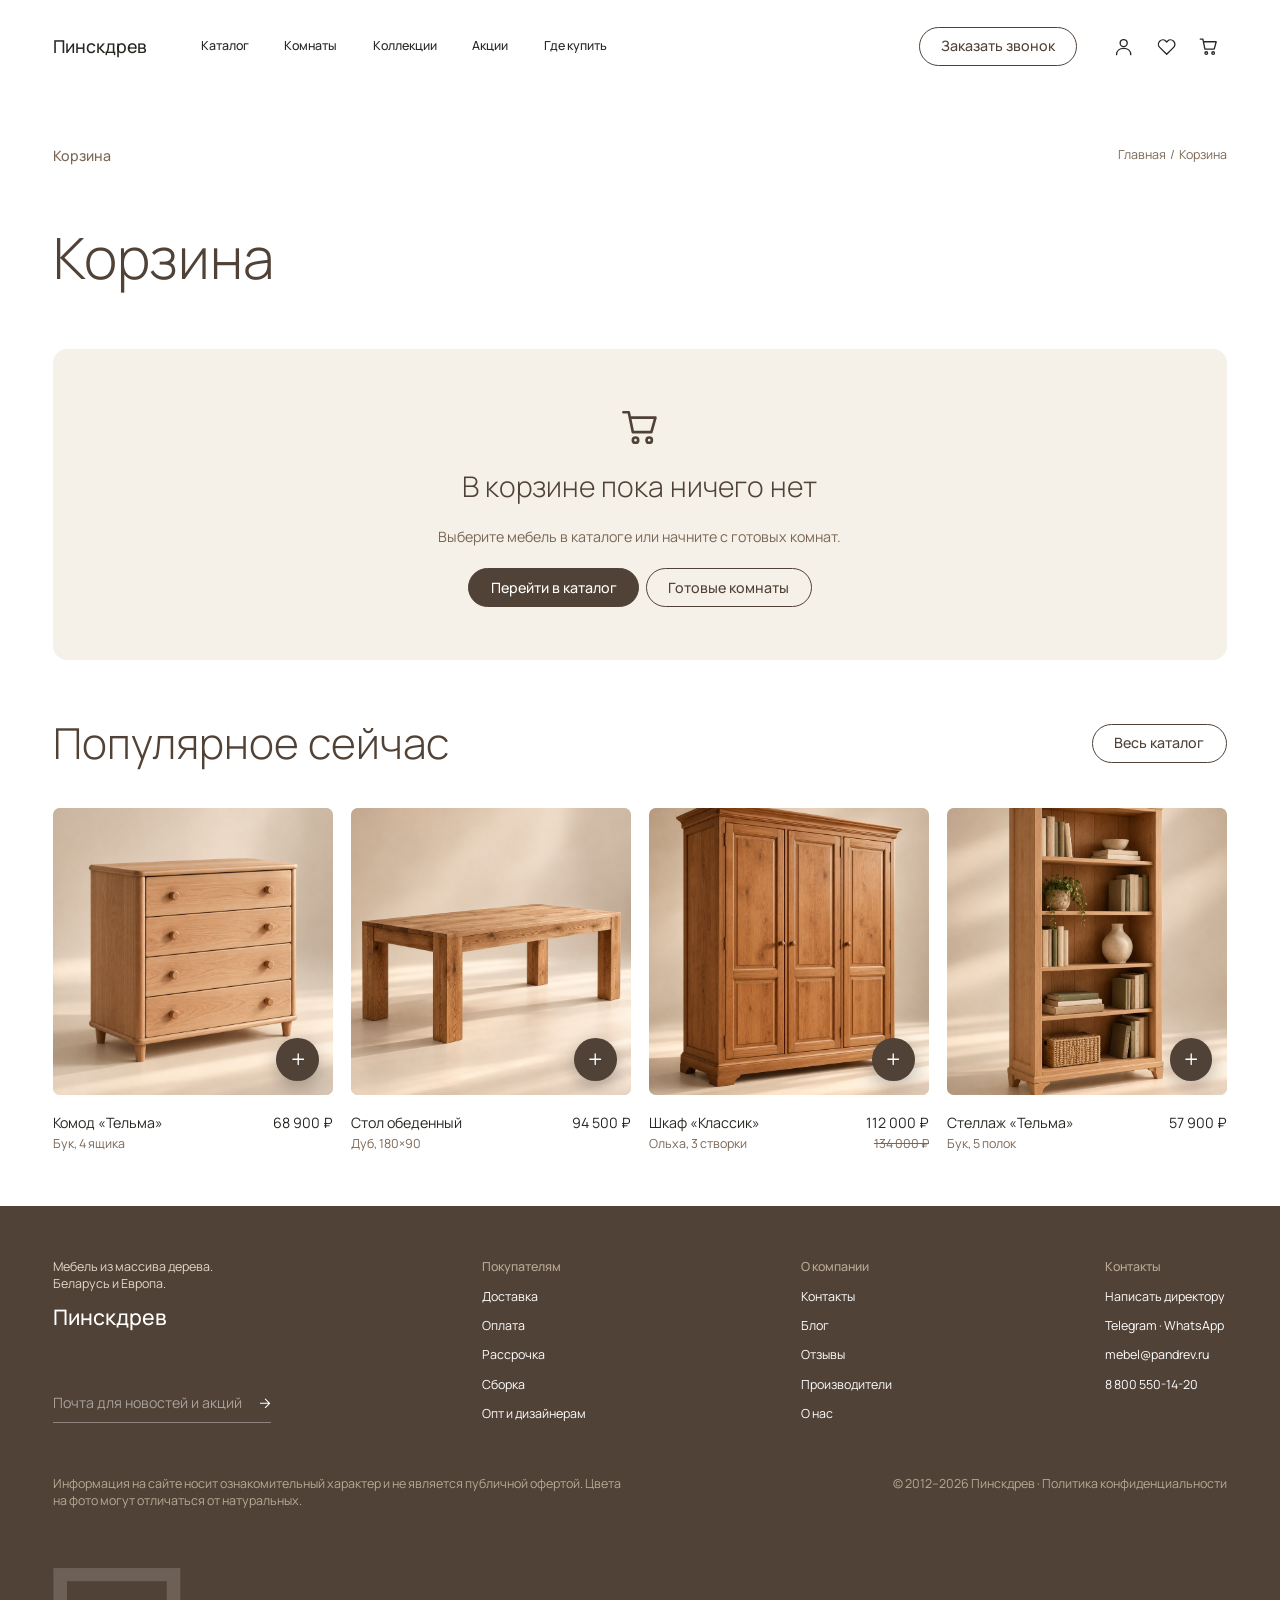
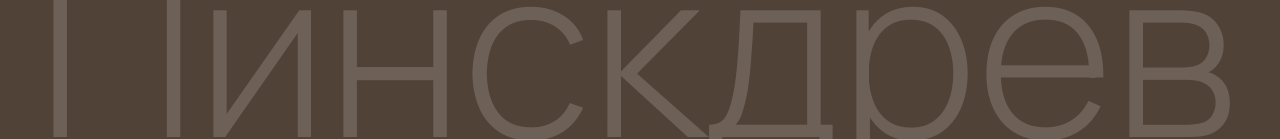
==== cart.html @ e2911ffa "Сайт-прототип Пинскдрев: главная, каталог, корзина Co-Authored-By: Claude Sonnet 5.5 <noreply@anthro" ====
<!doctype html>
<html lang="ru"><head><meta charset="utf-8"><meta name="viewport" content="width=device-width,initial-scale=1">
<title>Корзина — Пинскдрев</title>
<link rel="preconnect" href="https://fonts.googleapis.com"><link rel="preconnect" href="https://fonts.gstatic.com" crossorigin>
<link href="https://fonts.googleapis.com/css2?family=Manrope:wght@300;400;500&display=swap&subset=cyrillic" rel="stylesheet">
<link rel="stylesheet" href="css/site.css">
<script>document.documentElement.classList.add('js');
/* макет рассчитан на 1440: на более узком окне все размеры масштабируются через --u */
(function(){var d=document.documentElement;function f(){var w=d.clientWidth;d.style.setProperty('--u',(w<1440?w/1440:1)+'px')}f();addEventListener('resize',f)})();</script>
</head><body class="inner cart-page">

<svg width="0" height="0" style="position:absolute" aria-hidden="true"><defs>
<symbol id="i-user" viewBox="0 0 24 24"><circle cx="12" cy="8" r="4"/><path d="M4 21c0-4.4 3.6-7 8-7s8 2.6 8 7"/></symbol>
<symbol id="i-heart" viewBox="0 0 24 24"><path d="M12 20.5 4.2 12.8a4.9 4.9 0 0 1 6.9-7L12 6.7l.9-.9a4.9 4.9 0 0 1 6.9 7z"/></symbol>
<symbol id="i-cart" viewBox="0 0 24 24"><path d="M2.5 3.5h3l2.3 11.2h10.4l2.3-8.2H6.2"/><circle cx="9.3" cy="19.2" r="1.5"/><circle cx="17" cy="19.2" r="1.5"/></symbol>
<symbol id="i-arrow" viewBox="0 0 10 10"><path d="M0 5h9M5 1l4 4-4 4"/></symbol>
<symbol id="i-plus" viewBox="0 0 14 14"><path d="M7 1v12M1 7h12"/></symbol>
<symbol id="i-minus" viewBox="0 0 16 16"><path d="M3 8h10"/></symbol>
<symbol id="i-plus16" viewBox="0 0 16 16"><path d="M8 3v10M3 8h10"/></symbol>
<symbol id="i-check" viewBox="0 0 14 14"><path d="M2 7.5 5.5 11 12 3.5"/></symbol>
<symbol id="i-chev" viewBox="0 0 16 16"><path d="M3 6l5 5 5-5"/></symbol>
<symbol id="i-x" viewBox="0 0 24 24"><path d="M5 5l14 14M19 5 5 19"/></symbol>
<symbol id="i-x14" viewBox="0 0 14 14"><path d="M0 0 14 14M14 0 0 14"/></symbol>
<symbol id="i-ne" viewBox="0 0 24 24"><path d="M6 18 18 6M8 6h10v10"/></symbol>
</defs></svg><header class="hdr" id="hdr"><div class="w hdr__row">
  <div class="hdr__l"><a class="hdr__logo" href="index.html">Пинскдрев</a>
    <nav class="hdr__nav"><a href="catalog.html">Каталог</a><a href="index.html#rooms">Комнаты</a><a href="index.html#kits">Коллекции</a><a href="catalog.html?tab=sale">Акции</a><a href="index.html#shop">Где купить</a></nav></div>
  <div class="hdr__r"><a class="btn btn--line" href="index.html#shop">Заказать звонок</a>
    <div class="hdr__icons"><a href="#" aria-label="Профиль"><svg class="i"><use href="#i-user"/></svg></a><a href="catalog.html?tab=fav" aria-label="Избранное"><svg class="i"><use href="#i-heart"/></svg><span class="badge" id="favBadge">0</span></a><a href="cart.html" aria-label="Корзина"><svg class="i"><use href="#i-cart"/></svg><span class="badge" id="badge">0</span></a></div></div>
</div></header>
<main id="cartPage">
<section><div class="w"><div class="sec-row"><span>Корзина</span><span class="crumbs"><a href="index.html">Главная</a>  /  Корзина</span></div>
  <div class="cart__title"><h1 class="h64">Корзина</h1><span class="cart__count" id="ccount">0 товаров</span></div>
  <div class="cempty" id="cempty"><div class="cempty__ic"><svg class="i"><use href="#i-cart"/></svg></div><h2>В корзине пока ничего нет</h2><p>Выберите мебель в каталоге или начните с готовых комнат.</p><div class="cempty__b"><a class="btn btn--fill" href="catalog.html">Перейти в каталог</a><a class="btn btn--line" href="index.html#kits">Готовые комнаты</a></div></div>
  <div class="cart__body"><div class="clist" id="clist"></div>
    <aside class="cright"><div class="sum"><h3>Ваш заказ</h3>
      <div class="sum__rows"><div class="sum__r"><span class="mut" id="sGoodsL">Товары</span><b id="sGoods">0 ₽</b></div><div class="sum__r"><span class="mut">Сборка</span><b id="sAsm">0 ₽</b></div><div class="sum__r"><span class="mut">Доставка</span><span class="mut">рассчитаем по адресу</span></div></div><hr>
      <div class="sum__t"><small>Итого</small><b id="sTot">0 ₽</b></div>
      <div class="promo"><input placeholder="Промокод" aria-label="Промокод"><button>Применить</button></div>
      <button class="btn btn--fill btn--full" id="checkout">Оформить заказ</button>
      <p class="sum__n">Оплата картой на сайте или при получении. Рассрочка 0% на 12 месяцев на заказы от 30 000 ₽.</p></div>
      <ul class="info"><li><b>Доставка по России</b><small>От 3 дней. Подъём на этаж и вынос упаковки по договорённости.</small></li><li><b>Сборка мастером</b><small>1–2 дня после доставки. Гарантия на сборку 1 год.</small></li><li><b>Гарантия 5 лет</b><small>На каркас и фурнитуру, замена деталей без споров.</small></li></ul></aside></div>
</div></section>
<section class="cross"><div class="w"><div class="cross__h"><h2 class="h48" id="xtitle">С этим покупают</h2><a class="btn btn--line" href="catalog.html">Весь каталог</a></div>
  <div class="grid4" id="xgrid"></div></div></section>
</main>
<footer class="ftr" id="footer"><div class="w">
  <div class="ftr__cols">
    <div class="ftr__about"><p>Мебель из массива дерева. Беларусь и Европа.</p><b>Пинскдрев</b>
      <form class="ftr__form" onsubmit="return false"><input type="email" placeholder="Почта для новостей и акций" aria-label="Почта"><button aria-label="Подписаться"><svg class="i"><use href="#i-arrow"/></svg></button></form></div>
    <div><h4>Покупателям</h4><ul><li><a href="#">Доставка</a></li><li><a href="#">Оплата</a></li><li><a href="#">Рассрочка</a></li><li><a href="#">Сборка</a></li><li><a href="#">Опт и дизайнерам</a></li></ul></div>
    <div><h4>О компании</h4><ul><li><a href="#">Контакты</a></li><li><a href="#">Блог</a></li><li><a href="#">Отзывы</a></li><li><a href="#">Производители</a></li><li><a href="index.html#about">О нас</a></li></ul></div>
    <div><h4>Контакты</h4><ul><li><a href="#">Написать директору</a></li><li><a href="#">Telegram · WhatsApp</a></li><li><a href="mailto:mebel@pandrev.ru">mebel@pandrev.ru</a></li><li><a href="tel:88005501420">8 800 550-14-20</a></li></ul></div>
  </div>
  <div class="ftr__legal"><p>Информация на сайте носит ознакомительный характер и не является публичной офертой. Цвета на фото могут отличаться от натуральных.</p><p>© 2012–2026 Пинскдрев · Политика конфиденциальности</p></div>
</div><div class="bigword" aria-hidden="true">Пинскдрев</div></footer>
<div class="mini" id="mini" aria-hidden="true"><div class="mini__scrim" data-close></div>
<aside class="mini__panel" role="dialog" aria-label="Товар добавлен в корзину">
  <button class="mini__x" data-close aria-label="Закрыть"><svg class="i"><use href="#i-x14"/></svg></button>
  <h3>Товар добавлен в корзину</h3>
  <div class="mini__item" id="miniItem"></div>
  <div class="mini__tot"><span id="miniCount">В корзине 1 товар</span><b id="miniSum">0 ₽</b></div>
  <div class="mini__btns"><a class="btn btn--fill btn--full" href="cart.html">Перейти в корзину</a><button class="btn btn--line btn--full" data-close>Продолжить покупки</button></div>
  <p class="mini__note">Сборку и доставку можно выбрать в корзине.</p>
</aside></div>
<script src="js/site.js"></script>
</body></html>
---- css/site.css ----
/* Пинскдрев — стили по макету Figma (главная, каталог, корзина). Базовая ширина макета 1440, контент 1320. */
:root{
  --u:1px; --ivory:#F5F1E9; --sand:#E3D8C7; --walnut:#514237; --ink:#272722; --olive:#626B50;
  --brown:#7A6654; --line:#E6DFD3; --foot:#B8A995; --ph:#D9CCB8; --white:#fff;
  --sans:"Manrope","Helvetica Neue",Arial,system-ui,sans-serif;
  --ease:cubic-bezier(.2,.7,.2,1);
  --side:calc(60*var(--u));
}
*{box-sizing:border-box;margin:0;padding:0}
html{scroll-behavior:smooth;-webkit-text-size-adjust:100%}
body{font-family:var(--sans);font-size:calc(16*var(--u));font-weight:400;line-height:1.375;color:var(--ink);background:#fff;overflow-x:hidden}
img{display:block;max-width:100%}
a{color:inherit;text-decoration:none}
button{font:inherit;color:inherit;background:none;border:0;cursor:pointer}
ul{list-style:none}
svg.i{display:block;fill:none;stroke:currentColor;stroke-width:1.5;stroke-linecap:round;stroke-linejoin:round}
.w{width:min(calc(1320*var(--u)),calc(100% - 2*var(--side)));margin-inline:auto;position:relative}
.nw{white-space:nowrap}

/* ===== кнопки ===== */
.btn{display:inline-flex;align-items:center;justify-content:center;gap:calc(10*var(--u));height:calc(44*var(--u));padding:0 calc(24*var(--u));border-radius:calc(999*var(--u));border:1px solid var(--walnut);font-size:calc(16*var(--u));font-weight:500;line-height:calc(22*var(--u));white-space:nowrap;color:var(--walnut);transition:background .25s,color .25s,border-color .25s,transform .25s}
.btn--fill{background:var(--walnut);color:#fff}
.btn--fill:hover{background:var(--ink);border-color:var(--ink)}
.btn--line:hover{background:var(--walnut);color:#fff}
.btn--white{border-color:#fff;color:#fff}
.btn--white:hover{background:#fff;color:var(--walnut)}
.btn .i{width:calc(10*var(--u));height:calc(10*var(--u));transition:transform .25s}
.btn:hover .i{transform:translateX(calc(3*var(--u)))}
.btn--full{width:100%}
.tab{height:calc(44*var(--u));padding:0 calc(24*var(--u));border-radius:calc(999*var(--u));border:1px solid var(--walnut);font-size:calc(16*var(--u));font-weight:500;line-height:calc(22*var(--u));color:var(--walnut);transition:background .2s,color .2s;white-space:nowrap}
.tab:hover{background:var(--ivory)}
.tab[aria-selected=true]{background:var(--walnut);color:#fff}
.tabs{display:flex;gap:calc(8*var(--u));flex-wrap:wrap}

/* ===== шапка ===== */
.hdr{position:fixed;top:0;left:0;right:0;z-index:60;color:var(--ink);transition:transform .55s var(--ease),background .35s,color .35s,box-shadow .35s}
.hdr__row{display:flex;justify-content:space-between;align-items:center;height:calc(104*var(--u));padding:calc(30*var(--u)) 0;transition:height .35s,padding .35s}
.hdr__l,.hdr__r{display:flex;align-items:center}
.hdr__l{gap:calc(60*var(--u))}
.hdr__logo{font-size:calc(20*var(--u));font-weight:500;line-height:calc(27*var(--u))}
.hdr__nav{display:flex;gap:calc(40*var(--u));font-size:calc(14*var(--u));font-weight:500;line-height:calc(19*var(--u))}
.hdr__nav a{position:relative}
.hdr__nav a::after{content:"";position:absolute;left:0;right:0;bottom:calc(-4*var(--u));height:1px;background:currentColor;transform:scaleX(0);transform-origin:left;transition:transform .3s var(--ease)}
.hdr__nav a:hover::after{transform:scaleX(1)}
.hdr__r{gap:calc(40*var(--u))}
.hdr__icons{display:flex;gap:calc(24*var(--u))}
.hdr__icons a{position:relative;width:calc(24*var(--u));height:calc(24*var(--u));display:block}
.hdr__icons .i{width:calc(24*var(--u));height:calc(24*var(--u))}
.hdr__icons a:hover .i{transform:scale(1.1)}
.hdr__icons .i{transition:transform .25s}
.badge{position:absolute;top:calc(-10*var(--u));right:calc(-8*var(--u));min-width:calc(20*var(--u));height:calc(20*var(--u));padding:0 calc(5*var(--u));border-radius:calc(999*var(--u));background:var(--walnut);color:#fff;font-size:calc(14*var(--u));font-weight:500;line-height:calc(20*var(--u));text-align:center;display:none}
.badge.on{display:block}
.hdr--hero{color:#fff}
.hdr--hero .btn{border-color:#fff;color:#fff}
.hdr--hero .btn:hover{background:#fff;color:var(--walnut)}
.hdr.solid{background:rgba(255,255,255,.96);backdrop-filter:blur(calc(14*var(--u)));-webkit-backdrop-filter:blur(calc(14*var(--u)));color:var(--ink);box-shadow:0 1px 0 var(--line)}
.hdr.solid .hdr__row{height:calc(72*var(--u));padding:calc(14*var(--u)) 0}
.hdr.solid .btn{border-color:var(--walnut);color:var(--walnut)}
.hdr.solid .btn:hover{background:var(--walnut);color:#fff}
.inner{padding-top:calc(104*var(--u))}
.inner main{margin-top:calc(60*var(--u))}

/* ===== общий каркас: секции через 60 ===== */
main{display:flex;flex-direction:column;gap:calc(60*var(--u))}
.sec-row{display:flex;justify-content:space-between;align-items:center;font-size:calc(16*var(--u));font-weight:500;line-height:calc(22*var(--u));color:var(--brown)}
.band{background:var(--ivory)}
.h64{font-size:calc(64*var(--u));font-weight:300;line-height:calc(87*var(--u));color:var(--walnut)}
.h48{font-size:calc(48*var(--u));font-weight:300;line-height:calc(66*var(--u));color:var(--walnut)}
.mut{color:var(--brown)}

/* ===== hero ===== */
.hero{position:relative;height:calc(804*var(--u));margin-bottom:calc(-60*var(--u));color:#fff;overflow:hidden;background:#2a1c14}
.hero__bg{position:absolute;inset:0;background:#2a1c14 url(../img/hero.jpg) center 53%/cover no-repeat;transform:scale(1.06);animation:heroIn 1.6s var(--ease) .1s forwards}
@keyframes heroIn{to{transform:scale(1)}}
.hero::before{content:"";position:absolute;inset:0;z-index:1;background:linear-gradient(180deg,rgba(20,10,5,.55) 0%,rgba(20,10,5,0) 28%,rgba(20,10,5,0) 45%,rgba(20,10,5,.72) 100%)}
.hero__in{position:relative;z-index:2;height:100%}
.hero__card{position:absolute;left:calc(209*var(--u));top:calc(206*var(--u));width:calc(421*var(--u));height:calc(155*var(--u));border-top:1px solid rgba(216,204,184,.5);border-bottom:1px solid rgba(216,204,184,.5);display:flex;justify-content:space-between;padding:calc(19*var(--u)) 0;gap:calc(20*var(--u))}
.hero__card h2{font-size:calc(20*var(--u));font-weight:500;line-height:calc(27*var(--u))}
.hero__card p{font-size:calc(16*var(--u));line-height:calc(22*var(--u));margin-top:calc(10*var(--u))}
.hero__card .go{position:absolute;left:0;bottom:calc(19*var(--u));display:inline-flex;align-items:center;gap:calc(8*var(--u));font-size:calc(16*var(--u));line-height:calc(22*var(--u))}
.hero__card .go .i{width:calc(8*var(--u));height:calc(8*var(--u));transition:transform .25s}
.hero__card .go:hover .i{transform:translateX(calc(4*var(--u)))}
.hero__card img{width:calc(115*var(--u));height:calc(115*var(--u));border-radius:calc(8*var(--u));object-fit:cover;flex:none;transition:transform .6s var(--ease)}
.hero__card:hover img{transform:scale(1.05)}
.hero__bot{position:absolute;left:0;right:0;bottom:calc(30*var(--u));display:flex;justify-content:space-between;align-items:flex-end}
.hero__title{font-size:calc(130*var(--u));font-weight:300;line-height:calc(94*var(--u));margin-left:calc(-2*var(--u))}
.hero__sub{font-size:calc(16*var(--u));line-height:calc(22*var(--u));margin-top:calc(22*var(--u));padding-left:calc(6*var(--u));max-width:calc(360*var(--u))}

/* ===== комнаты ===== */
.rooms{padding:calc(60*var(--u)) 0 calc(100*var(--u))}
.rooms__lead{text-align:center;font-size:calc(48*var(--u));font-weight:400;line-height:calc(66*var(--u));color:var(--brown);margin-top:calc(60*var(--u))}
.rlist{margin-top:calc(60*var(--u));display:flex;flex-direction:column;gap:calc(40*var(--u));align-items:center}
.rlist__row{display:flex;justify-content:center;align-items:center;gap:calc(25*var(--u))}
.rlist a{display:inline-flex;align-items:flex-start;gap:calc(15*var(--u));font-size:calc(88*var(--u));font-weight:300;line-height:calc(63*var(--u));color:var(--brown);transition:color .3s}
.rlist a:hover{color:var(--ink)}
.rlist .pill{width:calc(110*var(--u));height:calc(70*var(--u));border-radius:calc(999*var(--u));object-fit:cover;flex:none;transition:width .6s var(--ease)}
.rlist a:hover .pill{width:calc(200*var(--u))}

/* ===== каталог на главной ===== */
.cat__head{display:flex;justify-content:space-between;align-items:flex-end;margin-top:calc(60*var(--u));margin-bottom:calc(40*var(--u))}
.cat__head{position:relative}
.cat__head h2{max-width:calc(980*var(--u))}
.cat__head .tabs{position:absolute;right:0;bottom:0;flex-wrap:nowrap}
.cat__head h2 em{font-style:normal;color:var(--brown)}
.grid3{display:grid;grid-template-columns:repeat(3,1fr);gap:calc(20*var(--u))}
.card{display:block;min-width:0;transition:opacity .4s,transform .4s var(--ease)}
.card.hide{display:none}
.card__img{position:relative;aspect-ratio:427/438;border-radius:calc(8*var(--u));overflow:hidden;background:var(--ph)}
.card__img>img{position:absolute;inset:0;width:100%;height:100%;object-fit:cover;transition:transform .8s var(--ease)}
.card:hover .card__img>img{transform:scale(1.04)}
.fav{position:absolute;left:calc(15*var(--u));top:calc(17*var(--u));z-index:2;width:calc(24*var(--u));height:calc(24*var(--u));color:#fff;filter:drop-shadow(0 1px calc(6*var(--u)) rgba(0,0,0,.3))}
.fav .i{width:calc(24*var(--u));height:calc(24*var(--u));transition:transform .25s}
.fav:hover .i{transform:scale(1.12)}
.fav[aria-pressed=true] .i{fill:#fff}
.tag{position:absolute;right:calc(15*var(--u));top:calc(15*var(--u));z-index:2;background:#fff;color:var(--ink);font-size:calc(14*var(--u));font-weight:500;line-height:calc(19*var(--u));text-transform:uppercase;padding:calc(4*var(--u)) calc(9*var(--u));border-radius:calc(8*var(--u))}
.add{position:absolute;right:calc(15*var(--u));bottom:calc(13*var(--u));z-index:2;width:calc(48*var(--u));height:calc(48*var(--u));border-radius:50%;background:var(--walnut);color:#fff;display:grid;place-items:center;box-shadow:0 calc(8*var(--u)) calc(22*var(--u)) rgba(0,0,0,.25);transition:background .25s,transform .25s}
.add .i{width:calc(14*var(--u));height:calc(14*var(--u));grid-area:1/1;transition:opacity .35s ease,transform .5s var(--ease)}
.add .i--cart{width:calc(22*var(--u));height:calc(22*var(--u));opacity:0;transform:rotate(-90deg) scale(.4)}
.add .i--ok{opacity:0;transform:scale(.4)}
.add:not(.on):hover .i--plus{opacity:0;transform:rotate(90deg) scale(.4)}
.add:not(.on):hover .i--cart{opacity:1;transform:none}
.add:hover{background:var(--ink);transform:scale(1.08)}
.add.on{background:var(--olive)}
.add.on .i--plus,.add.on .i--cart{opacity:0;transform:rotate(90deg) scale(.4)}
.add.on .i--ok{opacity:1;transform:none}
.card__info{display:flex;justify-content:space-between;gap:calc(12*var(--u));margin-top:calc(20*var(--u))}
.card__name{font-size:calc(16*var(--u));font-weight:500;line-height:calc(22*var(--u));color:var(--ink)}
.card__meta{font-size:calc(14*var(--u));line-height:calc(19*var(--u));color:var(--brown);margin-top:calc(4*var(--u))}
.card__price{text-align:right;font-size:calc(16*var(--u));font-weight:500;line-height:calc(22*var(--u));white-space:nowrap}
.card__price s{display:block;font-size:calc(14*var(--u));font-weight:400;line-height:calc(19*var(--u));color:var(--brown)}
.cat__foot{display:flex;justify-content:space-between;align-items:flex-end;margin-top:calc(41*var(--u))}
.cat__foot p{color:var(--brown);line-height:calc(22*var(--u));padding-bottom:0}

/* ===== фото-блоки (выбор недели, комплекты) ===== */
.fsec{position:relative}
.fsec__band{position:absolute;left:0;right:0;top:0;height:calc(300*var(--u));background-size:cover;background-position:center}
.fsec__band::after{content:"";position:absolute;inset:0;background:linear-gradient(0deg,rgba(0,0,0,.18),rgba(0,0,0,0))}
.fsec .w{height:100%}
.fsec .sec-row{position:absolute;left:0;right:0;top:calc(60*var(--u));color:#fff}
.fsec__title{position:absolute;left:0;top:calc(212*var(--u));font-size:calc(64*var(--u));font-weight:300;line-height:calc(46*var(--u));color:#fff;white-space:nowrap}
.fsec--week{height:calc(1456*var(--u))}
.week__l{position:absolute;left:0;top:calc(330*var(--u));width:calc(600*var(--u))}
.week__l h3{font-size:calc(48*var(--u));font-weight:300;line-height:calc(66*var(--u));color:var(--walnut)}
.week__l>p{font-size:calc(16*var(--u));line-height:calc(22*var(--u));color:var(--walnut);margin-top:calc(20*var(--u))}
.spec{margin-top:calc(20*var(--u));border-top:1px solid var(--line)}
.spec__r{display:flex;justify-content:space-between;align-items:center;height:calc(51*var(--u));border-bottom:1px solid var(--line);font-size:calc(14*var(--u));line-height:calc(19*var(--u))}
.spec__r b{font-weight:500;color:var(--ink)}
.spec__r span{color:var(--walnut)}
.dots{display:flex;gap:calc(8*var(--u))}
.dots i{width:calc(16*var(--u));height:calc(16*var(--u));border-radius:50%;display:block;cursor:pointer;transition:transform .2s}
.dots i:hover{transform:scale(1.25)}
.buy{display:flex;align-items:center;gap:calc(20*var(--u));margin-top:calc(20*var(--u))}
.buy strong{font-size:calc(24*var(--u));font-weight:300;line-height:calc(33*var(--u));color:var(--ink)}
.week__r{position:absolute;left:calc(650*var(--u));top:calc(176*var(--u));width:calc(630*var(--u));display:grid;gap:calc(20*var(--u))}
.ph-img{border-radius:calc(8*var(--u));overflow:hidden;position:relative;background:var(--ph)}
.ph-img img{width:100%;height:100%;object-fit:cover;transition:transform 1s var(--ease)}
.ph-img:hover img{transform:scale(1.03)}
.week__r .ph-img{width:calc(630*var(--u));height:calc(630*var(--u))}
.fsec--kits{height:calc(1124*var(--u))}
.kits__title{position:absolute;left:0;top:calc(210*var(--u));width:calc(1280*var(--u));display:flex;justify-content:space-between;align-items:flex-start}
.kits__title h2{font-size:calc(64*var(--u));font-weight:300;line-height:calc(46*var(--u));color:#fff}
.kits__title p{width:calc(301*var(--u));font-size:calc(16*var(--u));line-height:calc(22*var(--u));color:#fff;margin-top:calc(2*var(--u))}
.kits__l{position:absolute;left:0;top:calc(347*var(--u));width:calc(600*var(--u))}
.kits__l small{display:block;font-size:calc(14*var(--u));line-height:calc(19*var(--u));color:var(--brown)}
.kits__l h3{font-size:calc(48*var(--u));font-weight:300;line-height:calc(66*var(--u));color:var(--walnut);margin-top:calc(14*var(--u));white-space:nowrap}
.kits__l dl{margin-top:calc(20*var(--u));display:grid;gap:calc(14*var(--u))}
.kits__l dt{font-size:calc(14*var(--u));line-height:calc(19*var(--u));color:var(--brown)}
.kits__l dd{font-size:calc(14*var(--u));line-height:calc(19*var(--u));color:var(--ink)}
.kits__price{margin-top:calc(20*var(--u))}
.kits__cap{display:block;font-size:calc(14*var(--u));color:var(--brown)}
.kits__price b{display:block;font-size:calc(24*var(--u));font-weight:300;line-height:calc(33*var(--u));color:#3d352e}
.kits__price b s{font-size:calc(14*var(--u));color:#7c7266;margin-left:calc(8*var(--u))}
.kits__l .btn{margin-top:calc(16*var(--u))}
.kits__photo{position:absolute;left:calc(650*var(--u));top:calc(320*var(--u));width:calc(630*var(--u));height:calc(630*var(--u))}
.review{position:absolute;left:calc(300*var(--u));top:calc(420*var(--u));width:calc(270*var(--u));height:calc(150*var(--u));background:#fff;border-radius:calc(16*var(--u));padding:calc(16*var(--u));box-shadow:0 calc(14*var(--u)) calc(34*var(--u)) rgba(0,0,0,.18);display:flex;flex-direction:column;gap:calc(8*var(--u))}
.review__h{display:flex;align-items:center;gap:calc(10*var(--u));font-size:calc(14*var(--u));font-weight:500;line-height:calc(19*var(--u))}
.review__h i{width:calc(26*var(--u));height:calc(26*var(--u));border-radius:50%;background:var(--sand) url(../img/avatar-anna.jpg) center/cover no-repeat;display:block}
.review p{font-size:calc(14*var(--u));line-height:calc(19*var(--u))}
.review .st{font-size:calc(16*var(--u));color:var(--olive);line-height:calc(22*var(--u));letter-spacing:0}
.kits__row{position:absolute;left:0;top:calc(970*var(--u));width:calc(1280*var(--u));display:grid;grid-template-columns:1fr 1fr;gap:calc(20*var(--u))}
.kit{display:flex;gap:calc(20*var(--u));align-items:center;height:calc(154*var(--u));padding:calc(12*var(--u));border-radius:calc(16*var(--u));background:var(--ivory);transition:background .3s}
.kit:hover{background:var(--sand)}
.kit__img{width:calc(130*var(--u));height:calc(130*var(--u));border-radius:calc(16*var(--u));overflow:hidden;flex:none;background:#D9CCB8}
.kit__img img{width:100%;height:100%;object-fit:cover;transition:transform .8s var(--ease)}
.kit:hover .kit__img img{transform:scale(1.06)}
.kit h4{font-size:calc(24*var(--u));font-weight:300;line-height:calc(33*var(--u));color:var(--walnut)}
.kit p{font-size:calc(14*var(--u));line-height:calc(19*var(--u));color:var(--brown)}
.kit b{display:block;font-size:calc(16*var(--u));font-weight:500;line-height:calc(22*var(--u));color:var(--ink);margin-top:calc(8*var(--u))}

/* ===== материалы ===== */
.mat{padding:calc(60*var(--u)) 0}
.mat__title{margin-top:calc(60*var(--u));display:flex;align-items:center;font-size:calc(64*var(--u));font-weight:300;line-height:calc(87*var(--u));color:var(--walnut);white-space:nowrap}
.mat__title>span:first-child{width:calc(144*var(--u))}
.mat__title .pill{width:calc(110*var(--u));height:calc(70*var(--u));border-radius:calc(999*var(--u));object-fit:cover;align-self:flex-start;margin:calc(17*var(--u)) calc(4*var(--u)) 0}
.mlist{margin-top:calc(52*var(--u));width:calc(1280*var(--u));max-width:100%;border-bottom:1px solid var(--line)}
.mrow{display:grid;grid-template-columns:calc(518*var(--u)) 1fr calc(24*var(--u));align-items:center;padding:calc(20*var(--u)) 0;border-top:1px solid var(--line);transition:padding .4s var(--ease)}
.mrow:hover{padding-left:calc(16*var(--u))}
.mrow__l{display:flex;align-items:center;gap:calc(20*var(--u))}
.mrow__l img{width:calc(150*var(--u));height:calc(62*var(--u));border-radius:calc(999*var(--u));object-fit:cover;transition:width .6s var(--ease)}
.mrow:hover .mrow__l img{width:calc(200*var(--u))}
.mrow h3{font-size:calc(32*var(--u));font-weight:300;line-height:calc(44*var(--u));color:var(--walnut)}
.mrow p{font-size:calc(16*var(--u));line-height:calc(22*var(--u));color:var(--brown)}
.mrow .i{width:calc(24*var(--u));height:calc(24*var(--u));color:var(--walnut);stroke-width:2;transition:transform .3s var(--ease)}
.mrow:hover .i{transform:translate(calc(4*var(--u)),calc(-4*var(--u)))}
.mat__note{margin-top:calc(60*var(--u));font-size:calc(14*var(--u));line-height:calc(19*var(--u));color:var(--brown)}
.mat__note a{color:var(--walnut);display:inline-flex;align-items:center;gap:calc(8*var(--u))}
.mat__note a .i{width:calc(10*var(--u));height:calc(10*var(--u));stroke-width:1}

/* ===== о нас ===== */
.about__top{display:flex;justify-content:space-between;align-items:flex-end;width:calc(1280*var(--u));max-width:100%;margin-top:calc(60*var(--u))}
.about__top h2{font-size:calc(48*var(--u));font-weight:300;line-height:calc(66*var(--u));color:var(--walnut)}
.about__top h2 em{font-style:normal;color:var(--brown)}
.stats{display:flex;gap:calc(60*var(--u));align-items:flex-start;align-self:flex-end;height:calc(115*var(--u))}
.stat:nth-child(1){width:calc(117*var(--u))}.stat:nth-child(2){width:calc(136*var(--u))}.stat:nth-child(3){width:calc(118*var(--u))}
.stat__n{display:flex;align-items:flex-start;gap:calc(14*var(--u));font-size:calc(88*var(--u));font-weight:300;line-height:calc(63*var(--u));color:var(--walnut)}
.stat__n sup{font-size:calc(32*var(--u));line-height:calc(23*var(--u));font-weight:300;vertical-align:top}
.stat p{margin-top:calc(14*var(--u));font-size:calc(14*var(--u));line-height:calc(19*var(--u));color:var(--brown)}
.marq{margin-top:calc(75*var(--u));height:calc(94*var(--u));border-top:1px solid var(--line);border-bottom:1px solid var(--line);overflow:hidden;display:flex;align-items:center}
.marq__row{display:inline-flex;gap:calc(76*var(--u));white-space:nowrap;animation:slide 45s linear infinite;font-size:calc(24*var(--u));font-weight:300;line-height:calc(33*var(--u));color:var(--brown);padding-right:calc(76*var(--u))}
@keyframes slide{to{transform:translateX(-50%)}}
.marq:hover .marq__row{animation-play-state:paused}

/* ===== как мы работаем ===== */
.proc{padding:calc(60*var(--u)) 0}
.proc .h64{margin-top:calc(60*var(--u))}
.proc__body{display:flex;gap:calc(60*var(--u));margin-top:calc(60*var(--u))}
.proc__photo{width:calc(630*var(--u));height:calc(630*var(--u));border-radius:calc(16*var(--u));flex:none}
.steps{width:calc(630*var(--u))}
.step{display:flex;gap:calc(40*var(--u));height:calc(88*var(--u));padding:calc(20*var(--u)) 0 0;border-top:1px solid var(--line);transition:padding .4s var(--ease)}
.step:first-child{height:calc(89*var(--u));padding-top:calc(20*var(--u))}
.step:hover{padding-left:calc(12*var(--u))}
.step i{font-style:normal;width:calc(24*var(--u));flex:none;font-size:calc(14*var(--u));line-height:calc(19*var(--u));color:var(--brown)}
.step h3{font-size:calc(24*var(--u));font-weight:300;line-height:calc(17*var(--u));color:var(--walnut)}
.step p{font-size:calc(14*var(--u));line-height:calc(10*var(--u));color:var(--brown);margin-top:calc(20*var(--u))}

/* ===== где купить ===== */
.shop__body{display:flex;gap:calc(230*var(--u));margin-top:calc(60*var(--u))}
.shop__l{width:calc(420*var(--u));height:calc(630*var(--u));display:flex;flex-direction:column;justify-content:space-between}
.shop__l h2{font-size:calc(64*var(--u));font-weight:300;line-height:calc(66*var(--u));color:var(--walnut)}
.shop__l h2 em{font-style:normal;color:var(--brown)}
.shop__info{display:grid;gap:calc(20*var(--u))}
.shop__info dt{font-size:calc(14*var(--u));line-height:calc(19*var(--u));color:var(--brown)}
.shop__info dd{font-size:calc(14*var(--u));line-height:calc(19*var(--u));color:var(--ink)}
.form{display:grid;grid-template-columns:calc(420*var(--u));gap:calc(14*var(--u));margin-top:calc(20*var(--u))}
.form input{height:calc(44*var(--u));border:0;border-radius:calc(16*var(--u));background:var(--ivory);padding:0 calc(24*var(--u));font:inherit;font-size:calc(16*var(--u));color:var(--ink);outline:0;transition:box-shadow .2s}
.form input::placeholder{color:var(--brown)}
.form input:focus{box-shadow:0 0 0 1px var(--walnut)}
.form small{font-size:calc(14*var(--u));line-height:calc(19*var(--u));color:var(--brown);white-space:nowrap}
.shop__map{width:calc(630*var(--u));height:calc(630*var(--u));border-radius:calc(16*var(--u));flex:none}

/* ===== дизайнерам ===== */
.pro{padding:calc(60*var(--u)) 0}
.pro .w{display:flex;justify-content:space-between;align-items:flex-end}
.pro__l{width:calc(487*var(--u))}
.pro__l small{display:block;font-size:calc(14*var(--u));line-height:calc(19*var(--u));color:var(--brown);margin-bottom:calc(20*var(--u))}
.pro__l h2{font-size:calc(48*var(--u));font-weight:300;line-height:calc(66*var(--u));color:var(--walnut)}
.pro__r{width:calc(310*var(--u));margin-right:calc(360*var(--u))}
.pro__r p{font-size:calc(16*var(--u));line-height:calc(22*var(--u));color:var(--brown);margin-bottom:calc(40*var(--u))}

/* ===== подвал ===== */
.ftr{position:relative;margin-top:calc(60*var(--u));height:calc(600*var(--u));background:var(--walnut);color:#fff;overflow:hidden}
.ftr .w{padding-top:calc(60*var(--u))}
.ftr__cols{display:grid;grid-template-columns:calc(482*var(--u)) calc(359*var(--u)) calc(342*var(--u)) calc(137*var(--u));align-items:start}
.ftr__about p{font-size:calc(14*var(--u));line-height:calc(19*var(--u));color:var(--sand);max-width:calc(184*var(--u))}
.ftr__about b{display:block;font-size:calc(24*var(--u));font-weight:500;line-height:calc(33*var(--u));margin-top:calc(10*var(--u))}
.ftr__form{position:relative;width:calc(245*var(--u));height:calc(44*var(--u));border-bottom:1px solid rgba(255,255,255,.35);margin-top:calc(59*var(--u));display:flex;align-items:center;justify-content:space-between}
.ftr__form input{background:none;border:0;outline:0;color:#fff;font:inherit;font-size:calc(16*var(--u));width:calc(225*var(--u))}
.ftr__form input::placeholder{color:rgba(255,255,255,.5);opacity:1}
.ftr__form button{width:calc(12*var(--u));color:#fff;transition:transform .25s}
.ftr__form button:hover{transform:translateX(calc(4*var(--u)))}
.ftr__form .i{width:calc(12*var(--u));height:calc(12*var(--u));stroke-width:1}
.ftr h4{font-size:calc(14*var(--u));font-weight:500;line-height:calc(19*var(--u));color:var(--foot);margin-bottom:calc(14*var(--u))}
.ftr li{font-size:calc(14*var(--u));line-height:calc(19*var(--u));margin-bottom:calc(14*var(--u))}
.ftr li a{opacity:1;transition:opacity .25s}
.ftr li a:hover{opacity:.65}
.ftr__legal{display:flex;justify-content:space-between;gap:calc(40*var(--u));margin-top:calc(46*var(--u));font-size:calc(14*var(--u));line-height:calc(19*var(--u));color:var(--foot)}
.ftr__legal p:first-child{max-width:calc(640*var(--u))}
.ftr__legal p:last-child{text-align:right}
.bigword{position:absolute;left:calc(42*var(--u));top:calc(402*var(--u));font-size:calc(264*var(--u));font-weight:300;line-height:calc(190*var(--u));color:rgba(255,255,255,.16);white-space:nowrap;user-select:none}

/* ===== каталог (страница) ===== */
.crumbs{font-size:calc(14*var(--u));font-weight:400;line-height:calc(19*var(--u));white-space:pre;color:var(--brown)}
.crumbs a:hover{color:var(--ink)}
.page-head{margin-top:calc(60*var(--u))}
.page-head .h64 em{font-style:normal;color:var(--brown)}
.page-head .tabs{margin-top:calc(40*var(--u))}
.cbody{display:flex;gap:calc(40*var(--u));margin-top:calc(60*var(--u));align-items:flex-start}
.cf{width:calc(280*var(--u));flex:none;display:grid;gap:calc(40*var(--u))}
.fg{border-top:1px solid var(--line);padding-top:calc(20*var(--u))}
.fg h4{font-size:calc(16*var(--u));font-weight:500;line-height:calc(22*var(--u))}
.fg ul{margin-top:calc(20*var(--u));display:grid;gap:calc(16*var(--u))}
.fi{display:flex;align-items:center;gap:calc(12*var(--u));height:calc(22*var(--u));cursor:pointer;position:relative}
.fi input{position:absolute;opacity:0;pointer-events:none}
.bx{position:relative;width:calc(20*var(--u));height:calc(20*var(--u));border-radius:calc(8*var(--u));border:1px solid var(--walnut);flex:none;display:grid;place-items:center;transition:background .2s}
.bx .i{width:calc(14*var(--u));height:calc(14*var(--u));color:#fff;stroke-width:1.5;opacity:0;transform:scale(.6);transition:opacity .2s,transform .2s}
.fi input:checked+.bx,.chk input:checked+.bx{background:var(--walnut)}
.fi input:checked+.bx .i,.chk input:checked+.bx .i{opacity:1;transform:none}
.fi input:focus-visible+.bx,.chk input:focus-visible+.bx{outline:calc(2*var(--u)) solid var(--walnut);outline-offset:calc(2*var(--u))}
.fi .lbl{flex:1;font-size:calc(16*var(--u));line-height:calc(22*var(--u));color:var(--ink)}
.fi small{font-size:calc(14*var(--u));line-height:calc(19*var(--u));color:var(--brown)}
.chk{display:flex;align-items:center;gap:calc(12*var(--u));cursor:pointer;font-size:calc(14*var(--u));line-height:calc(19*var(--u));position:relative}
.chk input{position:absolute;opacity:0;pointer-events:none}
.prange{margin-top:calc(20*var(--u));display:flex;align-items:center;gap:calc(20*var(--u))}
.prange input{width:calc(114*var(--u));flex:none;height:calc(44*var(--u));border:0;border-radius:calc(16*var(--u));background:var(--ivory);padding:0 calc(16*var(--u));font:inherit;font-size:calc(16*var(--u));color:var(--ink);outline:0}
.prange input:focus{box-shadow:0 0 0 1px var(--walnut)}
.prange span{width:calc(13*var(--u));text-align:center;font-size:calc(16*var(--u));line-height:calc(22*var(--u));color:var(--ink)}
.slider{position:relative;height:calc(20*var(--u));margin-top:calc(16*var(--u))}
.slider__t,.slider__r{position:absolute;top:calc(8*var(--u));height:calc(4*var(--u));border-radius:calc(999*var(--u));display:block}
.slider__t{left:0;right:0;background:var(--sand)}
.slider__r{background:var(--walnut)}
.slider__h{position:absolute;top:0;width:calc(20*var(--u));height:calc(20*var(--u));border-radius:50%;background:#fff;border:1px solid var(--walnut);cursor:grab;touch-action:none}
.slider__h:active{cursor:grabbing}
.fg--sw{display:flex;justify-content:space-between;align-items:center;font-size:calc(16*var(--u));font-weight:500;line-height:calc(22*var(--u))}
.fg--sw .sw{margin-top:0}
.sw{position:relative;width:calc(44*var(--u));height:calc(24*var(--u));border-radius:calc(999*var(--u));background:var(--sand);transition:background .25s;flex:none}
.sw::after{content:"";position:absolute;left:calc(2*var(--u));top:calc(2*var(--u));width:calc(20*var(--u));height:calc(20*var(--u));border-radius:50%;background:#fff;transition:transform .25s var(--ease)}
.sw[aria-pressed=true]{background:var(--walnut)}
.sw[aria-pressed=true]::after{transform:translateX(calc(20*var(--u)))}
.cmain{flex:1;min-width:0;display:grid;gap:calc(40*var(--u));align-content:start}
.cbar{display:flex;justify-content:space-between;align-items:center}
.cbar>span{color:var(--brown);line-height:calc(22*var(--u))}
.sort{display:flex;align-items:center;gap:calc(12*var(--u));position:relative}
.sort small{font-size:calc(14*var(--u));line-height:calc(19*var(--u));color:var(--brown)}
.sort select{appearance:none;-webkit-appearance:none;border:0;background:none;font:inherit;font-weight:500;line-height:calc(22*var(--u));color:var(--ink);padding-right:calc(27*var(--u));cursor:pointer;outline:0}
.sort .i{position:absolute;right:calc(6*var(--u));top:calc(8*var(--u));width:calc(10*var(--u));height:calc(10*var(--u));pointer-events:none}
.grid3--c{row-gap:calc(20*var(--u))}
.grid3--c .card__img{aspect-ratio:320/328}
.grid3--c .card__name{font-weight:400}
.grid3--c .fav{left:calc(16*var(--u));top:calc(16*var(--u))}
.grid3--c .tag{top:calc(16*var(--u));right:calc(16*var(--u))}
.grid3--c .add{right:calc(16*var(--u));bottom:calc(16*var(--u))}
.cpager{display:flex;justify-content:space-between;align-items:center}
.cpager span{color:var(--brown);line-height:calc(22*var(--u))}
.empty-f{padding:calc(60*var(--u)) 0;text-align:center;color:var(--brown);display:none}
.cbanner{padding:calc(60*var(--u)) 0}
.cbanner .w{display:flex;justify-content:space-between;align-items:flex-start}
.cbanner__t{width:calc(640*var(--u))}
.cbanner__t h2{font-size:calc(48*var(--u));font-weight:300;line-height:calc(66*var(--u));color:var(--walnut)}
.cbanner__t p{margin:calc(40*var(--u)) 0;color:var(--brown)}
.cbanner__img{width:calc(620*var(--u));height:calc(300*var(--u));border-radius:calc(8*var(--u));flex:none}

/* ===== корзина ===== */
.cart__title{display:flex;align-items:flex-end;gap:calc(24*var(--u));margin-top:calc(60*var(--u))}
.cart__title span{font-size:calc(16*var(--u));line-height:calc(22*var(--u));color:var(--brown);padding-bottom:calc(32*var(--u))}
.cart__body{display:flex;gap:calc(60*var(--u));margin-top:calc(60*var(--u));align-items:flex-start}
.clist{width:calc(840*var(--u));flex:none;border-top:1px solid var(--line)}
.ci{display:flex;gap:calc(32*var(--u));height:calc(245*var(--u));padding:calc(28*var(--u)) 0;box-sizing:border-box;border-bottom:1px solid var(--line);transition:opacity .35s,transform .35s var(--ease)}
.ci.out{opacity:0;transform:translateX(calc(24*var(--u)))}
.ci__img{width:calc(188*var(--u));height:calc(188*var(--u));border-radius:calc(8*var(--u));overflow:hidden;flex:none;background:var(--ph)}
.ci__img img{width:100%;height:100%;object-fit:cover}
.ci__info{flex:1;display:flex;flex-direction:column;gap:calc(12*var(--u));min-width:0}
.ci__txt{display:grid;gap:calc(4*var(--u))}
.ci__name{font-size:calc(16*var(--u));line-height:calc(22*var(--u));display:block}
.ci__meta{font-size:calc(14*var(--u));line-height:calc(19*var(--u));color:var(--brown)}
.ci__stock{display:flex;align-items:center;gap:calc(8*var(--u));font-size:calc(14*var(--u));line-height:calc(19*var(--u));color:var(--olive)}
.ci__stock i{width:calc(8*var(--u));height:calc(8*var(--u));border-radius:50%;background:var(--olive);display:block}
.ci__stock.order{color:var(--brown)}
.ci__stock.order i{background:#fff;border:1px solid var(--brown);box-sizing:border-box}
.ci__act{display:flex;gap:calc(24*var(--u));font-size:calc(14*var(--u));line-height:calc(19*var(--u));color:var(--brown)}
.ci__act button{color:var(--brown);transition:color .2s;font-size:calc(14*var(--u));line-height:calc(19*var(--u))}
.ci__act button:hover{color:var(--ink)}
.ci__side{display:flex;flex-direction:column;align-items:flex-end;gap:calc(20*var(--u));flex:none}
.ci__price{font-size:calc(16*var(--u));line-height:calc(22*var(--u));text-align:right}
.ci__price small{display:block;font-size:calc(14*var(--u));line-height:calc(19*var(--u));color:var(--brown);margin-top:calc(4*var(--u))}
.ci__price small.old{text-decoration:line-through}
.step-q{display:flex;align-items:center;justify-content:space-between;width:calc(120*var(--u));height:calc(44*var(--u));padding:0 calc(17*var(--u));border:1px solid var(--walnut);border-radius:calc(999*var(--u));font-weight:500;line-height:calc(22*var(--u))}
.step-q button{width:calc(16*var(--u));height:calc(16*var(--u));color:var(--walnut);display:grid;place-items:center}
.step-q .i{width:calc(16*var(--u));height:calc(16*var(--u));stroke-width:1.5}
.cright{width:calc(420*var(--u));flex:none;display:grid;gap:calc(40*var(--u))}
.sum{background:var(--ivory);border-radius:calc(16*var(--u));padding:calc(24*var(--u));display:grid;gap:calc(24*var(--u))}
.sum h3{font-size:calc(24*var(--u));font-weight:500;line-height:calc(33*var(--u))}
.sum__rows{display:grid;gap:calc(16*var(--u))}
.sum__r{display:flex;justify-content:space-between;line-height:calc(22*var(--u))}
.sum__r b{font-weight:500}
.sum hr{border:0;height:1px;background:var(--sand)}
.sum__t small{display:block;font-size:calc(16*var(--u));line-height:calc(22*var(--u));font-weight:500;margin-bottom:calc(8*var(--u))}
.sum__t b{display:block;font-size:calc(48*var(--u));font-weight:300;line-height:calc(66*var(--u));color:var(--walnut)}
.promo{display:flex;justify-content:space-between;align-items:center;background:#fff;border-radius:calc(16*var(--u));height:calc(44*var(--u));padding:0 calc(16*var(--u))}
.promo input{border:0;outline:0;font:inherit;flex:1;min-width:0;background:none;color:var(--ink)}
.promo input::placeholder{color:var(--brown)}
.promo button{font-weight:500;color:var(--ink)}
.sum__n{font-size:calc(14*var(--u));line-height:calc(19*var(--u));color:var(--brown)}
.info li{padding:calc(20*var(--u)) 0;border-top:1px solid var(--line)}
.info b{display:block;font-weight:500;line-height:calc(22*var(--u))}
.info small{display:block;margin-top:calc(8*var(--u));font-size:calc(14*var(--u));line-height:calc(19*var(--u));color:var(--brown)}
.cross{padding-bottom:0}
.cross .w{display:grid;gap:calc(40*var(--u))}
.cross__h{display:flex;justify-content:space-between;align-items:center}
.grid4{display:grid;grid-template-columns:repeat(4,1fr);gap:calc(20*var(--u))}
.grid4 .card__img{aspect-ratio:315/323}
.grid4 .card__name{font-weight:400}
.grid4 .fav,.grid4 .tag{display:none}
.grid4 .add{right:calc(16*var(--u));bottom:calc(16*var(--u))}
.grid4 .card__info{position:relative}
.cempty{display:none;flex-direction:column;align-items:center;height:calc(350*var(--u));box-sizing:border-box;background:var(--ivory);border-radius:calc(16*var(--u));padding-top:calc(64*var(--u));margin-top:calc(60*var(--u))}
.cempty__ic{width:calc(48*var(--u));height:calc(48*var(--u));color:var(--walnut)}
.cempty__ic .i{width:calc(48*var(--u));height:calc(48*var(--u));stroke-width:1.5}
.cempty h2{font-size:calc(32*var(--u));font-weight:300;line-height:calc(44*var(--u));color:var(--walnut);margin-top:calc(20*var(--u))}
.cempty p{color:var(--brown);line-height:calc(22*var(--u));margin-top:calc(24*var(--u))}
.cempty__b{display:flex;gap:calc(8*var(--u));margin-top:calc(24*var(--u))}
.cart--empty .cart__body,.cart--empty .cart__count{display:none}
.cart--empty .cempty{display:flex}
.cart-page .hdr__row{padding-right:calc(8*var(--u))}

/* ===== попап «товар добавлен» ===== */
.mini{position:fixed;inset:0;z-index:100;visibility:hidden}
.mini.open{visibility:visible}
.mini__scrim{position:absolute;inset:0;background:rgba(39,39,34,.4);opacity:0;transition:opacity .35s}
.mini.open .mini__scrim{opacity:1}
.mini__panel{position:absolute;right:0;top:0;width:calc(382*var(--u));box-sizing:border-box;background:#fff;padding:calc(40*var(--u));display:flex;flex-direction:column;gap:calc(32*var(--u));transform:translateX(100%);transition:transform .5s var(--ease)}
.mini.open .mini__panel{transform:none}
.mini__x{position:absolute;left:calc(-34*var(--u));top:calc(20*var(--u));width:calc(14*var(--u));height:calc(14*var(--u));color:#fff;opacity:0;transition:opacity .4s .15s}
.mini.open .mini__x{opacity:1}
.mini__x .i{width:calc(14*var(--u));height:calc(14*var(--u));stroke-width:2;overflow:visible}
.mini__panel h3{font-size:calc(24*var(--u));font-weight:500;line-height:calc(33*var(--u))}
.mini__item{display:flex;gap:calc(20*var(--u));padding-bottom:calc(32*var(--u));border-bottom:1px solid var(--line)}
.mini__item img{width:calc(120*var(--u));height:calc(120*var(--u));border-radius:calc(8*var(--u));object-fit:cover;flex:none}
.mini__item h4{font-size:calc(16*var(--u));font-weight:400;line-height:calc(22*var(--u))}
.mini__item small{display:block;font-size:calc(14*var(--u));line-height:calc(19*var(--u));color:var(--brown);margin-top:calc(4*var(--u))}
.mini__item b{display:flex;align-items:baseline;gap:calc(8*var(--u));font-weight:400;margin-top:calc(12*var(--u));line-height:calc(22*var(--u))}
.mini__item b s{font-size:calc(14*var(--u));color:var(--brown)}
.mini__tot{display:flex;justify-content:space-between;align-items:center}
.mini__tot b{font-size:calc(24*var(--u));font-weight:500;line-height:calc(33*var(--u))}
.mini__btns{display:grid;gap:calc(8*var(--u))}
.mini__note{font-size:calc(14*var(--u));line-height:calc(19*var(--u));color:var(--brown);margin-top:-1px}

/* ===== появление при прокрутке ===== */
.js .rv{opacity:0;transform:translateY(calc(32*var(--u)));transition:opacity .9s var(--ease),transform .9s var(--ease)}
.js .rv.in{opacity:1;transform:none}
.js .rv.d1{transition-delay:.12s}.js .rv.d2{transition-delay:.24s}
@media (prefers-reduced-motion:reduce){
  .js .rv{opacity:1;transform:none;transition:none}
  .marq__row,.hero__bg{animation:none;transform:none}
}

/* ===== уведомление ===== */
.toast{position:fixed;left:50%;bottom:calc(32*var(--u));z-index:120;transform:translate(-50%,calc(24*var(--u)));opacity:0;background:var(--walnut);color:#fff;padding:calc(12*var(--u)) calc(24*var(--u));border-radius:calc(999*var(--u));font-size:calc(14*var(--u));line-height:calc(19*var(--u));transition:opacity .3s,transform .4s var(--ease);pointer-events:none;max-width:calc(100% - calc(40*var(--u)));text-align:center}
.toast.on{opacity:1;transform:translate(-50%,0)}
.crumbs a:hover{color:var(--ink)}

.btn--brown{color:var(--brown)}
.home-grid .card__info{position:relative}
.home-grid .card__price{position:absolute;left:calc(358*var(--u));top:0;text-align:left}

.rlist a.has-pill span{display:block;padding-top:calc(7*var(--u))}
html.lock{overflow:hidden}

.grid3--c .card__price,.grid4 .card__price{font-weight:400}
.grid3--c .card__price s,.grid4 .card__price s{margin-top:calc(4*var(--u))}

.mini__item h4{white-space:nowrap}
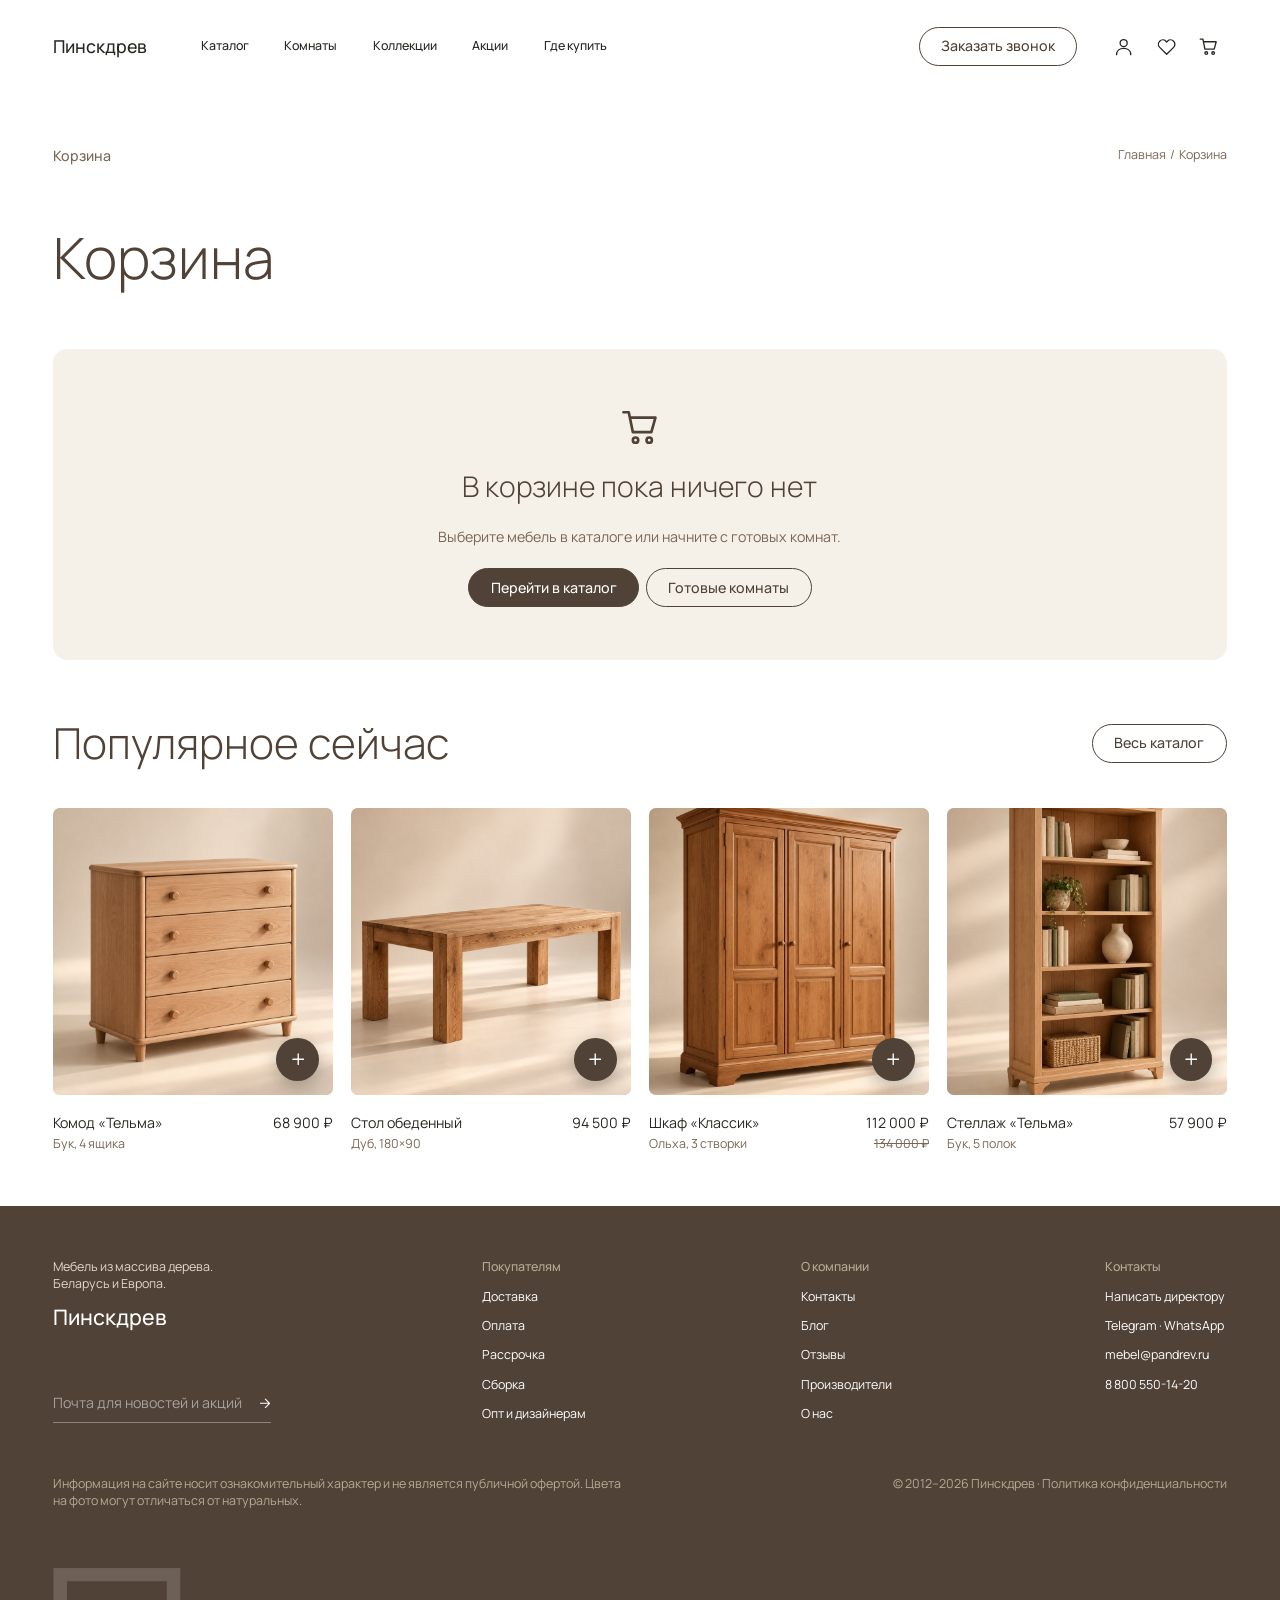
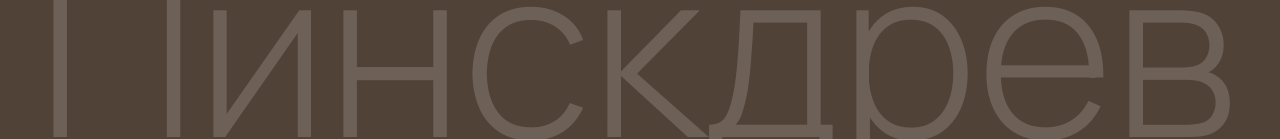
==== commit 4768ca59: "Плавные переходы к разделам, иконка вкладки, переход между страницами Co-Authored-By: Claude Sonnet " ====
--- a/cart.html
+++ b/cart.html
@@ -3,6 +3,7 @@
 <title>Корзина — Пинскдрев</title>
 <link rel="preconnect" href="https://fonts.googleapis.com"><link rel="preconnect" href="https://fonts.gstatic.com" crossorigin>
 <link href="https://fonts.googleapis.com/css2?family=Manrope:wght@300;400;500&display=swap&subset=cyrillic" rel="stylesheet">
+<link rel="icon" href="img/favicon.svg" type="image/svg+xml"><link rel="icon" href="favicon.ico" sizes="48x48"><link rel="apple-touch-icon" href="img/apple-touch-icon.png">
 <link rel="stylesheet" href="css/site.css">
 <script>document.documentElement.classList.add('js');
 /* макет рассчитан на 1440: на более узком окне все размеры масштабируются через --u */
--- a/css/site.css
+++ b/css/site.css
@@ -7,7 +7,7 @@
   --side:calc(60*var(--u));
 }
 *{box-sizing:border-box;margin:0;padding:0}
-html{scroll-behavior:smooth;-webkit-text-size-adjust:100%}
+html{-webkit-text-size-adjust:100%}
 body{font-family:var(--sans);font-size:calc(16*var(--u));font-weight:400;line-height:1.375;color:var(--ink);background:#fff;overflow-x:hidden}
 img{display:block;max-width:100%}
 a{color:inherit;text-decoration:none}
@@ -33,8 +33,9 @@
 .tabs{display:flex;gap:calc(8*var(--u));flex-wrap:wrap}
 
 /* ===== шапка ===== */
-.hdr{position:fixed;top:0;left:0;right:0;z-index:60;color:var(--ink);transition:transform .55s var(--ease),background .35s,color .35s,box-shadow .35s}
-.hdr__row{display:flex;justify-content:space-between;align-items:center;height:calc(104*var(--u));padding:calc(30*var(--u)) 0;transition:height .35s,padding .35s}
+.hdr{position:fixed;top:0;left:0;right:0;z-index:60;color:var(--ink);transition:transform .55s var(--ease)}
+.hdr.hide{transform:translateY(-100%)}
+.hdr__row{display:flex;justify-content:space-between;align-items:center;height:calc(104*var(--u));padding:calc(30*var(--u)) 0}
 .hdr__l,.hdr__r{display:flex;align-items:center}
 .hdr__l{gap:calc(60*var(--u))}
 .hdr__logo{font-size:calc(20*var(--u));font-weight:500;line-height:calc(27*var(--u))}
@@ -53,8 +54,9 @@
 .hdr--hero{color:#fff}
 .hdr--hero .btn{border-color:#fff;color:#fff}
 .hdr--hero .btn:hover{background:#fff;color:var(--walnut)}
-.hdr.solid{background:rgba(255,255,255,.96);backdrop-filter:blur(calc(14*var(--u)));-webkit-backdrop-filter:blur(calc(14*var(--u)));color:var(--ink);box-shadow:0 1px 0 var(--line)}
-.hdr.solid .hdr__row{height:calc(72*var(--u));padding:calc(14*var(--u)) 0}
+.hdr.solid{transition:transform .55s var(--ease),background .35s,color .35s,box-shadow .35s;background:rgba(255,255,255,.96);backdrop-filter:blur(calc(14*var(--u)));-webkit-backdrop-filter:blur(calc(14*var(--u)));color:var(--ink);box-shadow:0 1px 0 var(--line)}
+.hdr.solid .hdr__row{height:calc(72*var(--u));padding:calc(14*var(--u)) 0;transition:height .35s,padding .35s}
+.hdr:not(.solid) .btn{transition:background .25s,color 0s,border-color 0s,transform .25s}
 .hdr.solid .btn{border-color:var(--walnut);color:var(--walnut)}
 .hdr.solid .btn:hover{background:var(--walnut);color:#fff}
 .inner{padding-top:calc(104*var(--u))}
@@ -425,6 +427,11 @@
 .mini__note{font-size:calc(14*var(--u));line-height:calc(19*var(--u));color:var(--brown);margin-top:-1px}
 
 /* ===== появление при прокрутке ===== */
+.veil{position:fixed;inset:0;z-index:90;background:var(--ivory);opacity:0;pointer-events:none;transition:opacity .32s ease}
+.veil.on{opacity:1;pointer-events:auto}
+@view-transition{navigation:auto}
+::view-transition-old(root),::view-transition-new(root){animation-duration:.3s;animation-timing-function:cubic-bezier(.22,1,.36,1)}
+.hdr{view-transition-name:hdr}
 .js .rv{opacity:0;transform:translateY(calc(32*var(--u)));transition:opacity .9s var(--ease),transform .9s var(--ease)}
 .js .rv.in{opacity:1;transform:none}
 .js .rv.d1{transition-delay:.12s}.js .rv.d2{transition-delay:.24s}
